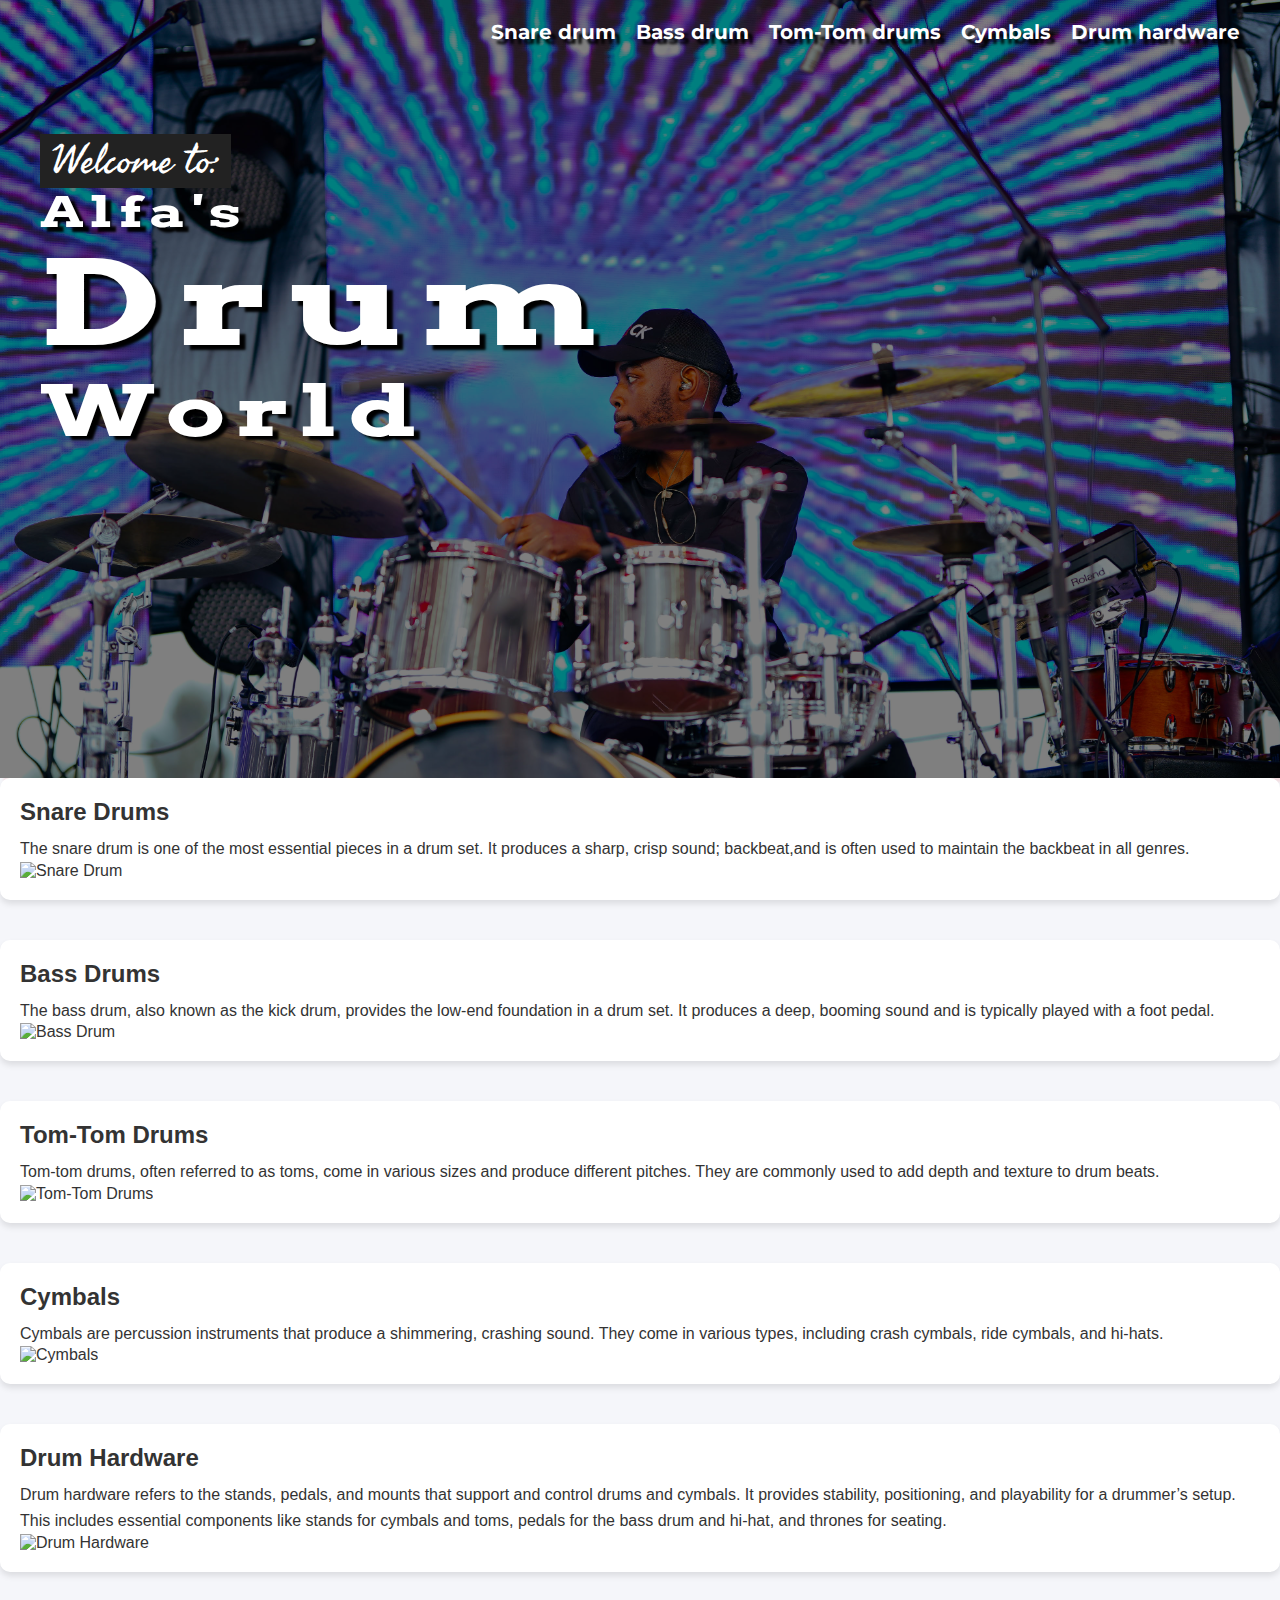
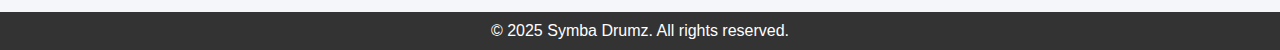
==== index.html @ d99fadd5 "modified file: index.html" ====
<!DOCTYPE html>
<html lang="en">
  <head>
    <meta charset="UTF-8" />
    <meta name="viewport" content="width=device-width, initial-scale=1.0" />
    <title>Symba's World of Drums</title>
    <link rel="stylesheet" href="style.CSS" />
    <link
      href="https://fonts.googleapis.com/css2?family=Montserrat:ital,wght@0,100..900;1,100..900&display=swap"
      rel="stylesheet"
    />
    <link
      rel="stylesheet"
      href="https://fonts.googleapis.com/css2?family=Material+Symbols+Outlined:opsz,wght,FILL,GRAD@20..48,100..700,0..1,-50..200&icon_names=search"
    />
  </head>
  <body>
    <div class="navbar">
      <div class="overlay">
        <ul class="nav-links">
          <li><a href="#snare">Snare drum</a></li>
          <li><a href="#bass">Bass drum</a></li>
          <li><a href="#tom">Tom-Tom drums</a></li>
          <li><a href="#cymbals">Cymbals</a></li>
          <li><a href="#drum hardware">Drum hardware</a></li>
        </ul>
        <div class="plate">
          <p class="script"><span>Welcome to:</span></p>
          <p class="shadow text1">Alfa's</p>
          <p class="shadow text2">Drum</p>
          <p class="shadow text3">World</p>
        </div>
      </div>
    </div>

    <main>
      <section id="snare" class="drum-section">
        <h2>Snare Drums</h2>
        <p>
          The snare drum is one of the most essential pieces in a drum set. It
          produces a sharp, crisp sound; backbeat,and is often used to maintain
          the backbeat in all genres.
        </p>
        <img src="snare.jpg" alt="Snare Drum" />
        <div class="additional-info">
          <p>
            When you strike the top head, the vibration travels through the
            drum, but the snares add a buzzing, rattling texture that gives it
            that signature snap. It’s versatile too, ranging from tight, crisp
            hits to deeper, more resonant tones, depending on the tension of the
            wires and the drumhead. That snappy crack when drummers hit a
            rimshot or play a solid backbeat is what gives so much energy to
            rock, pop, and even jazz beats. It’s the heartbeat of a lot of
            drumming styles.
          </p>
        </div>
      </section>

      <section id="bass" class="drum-section">
        <h2>Bass Drums</h2>
        <p>
          The bass drum, also known as the kick drum, provides the low-end
          foundation in a drum set. It produces a deep, booming sound and is
          typically played with a foot pedal.
        </p>
        <img src="bass.jpg" alt="Bass Drum" />
        <div class="additional-info">
          <p>
            Played with a foot pedal in a drum set, it can be punchy and tight
            or big and boomy, depending on tuning and damping. In orchestras and
            marching bands, it’s often struck with mallets, producing powerful,
            dramatic accents. No matter the setting, the bass drum is what you
            feel as much as you hear—it’s the pulse that keeps everything
            grounded.
          </p>
        </div>
      </section>

      <section id="tom" class="drum-section">
        <h2>Tom-Tom Drums</h2>
        <p>
          Tom-tom drums, often referred to as toms, come in various sizes and
          produce different pitches. They are commonly used to add depth and
          texture to drum beats.
        </p>
        <img src="tom.jpg" alt="Tom-Tom Drums" />
        <div class="additional-info">
          <p>
            Typically mounted or placed on the floor, they can be tuned for
            different effects. Striking different areas of the drumhead changes
            the sound, making them versatile for various music styles. Whether
            in rock, jazz, or orchestral settings, they provide dynamic fills
            and accents that enhance a performance.
          </p>
        </div>
      </section>

      <section id="cymbals" class="drum-section">
        <h2>Cymbals</h2>
        <p>
          Cymbals are percussion instruments that produce a shimmering, crashing
          sound. They come in various types, including crash cymbals, ride
          cymbals, and hi-hats.
        </p>
        <img src="cymbals.jpg" alt="Cymbals" />
        <div class="additional-info">
          <p>
            The hi-hat cymbals consist of two matching cymbals positioned
            face-to-face on a stand with a foot pedal. You use a piece of
            hardware called a clutch to connect the top cymbal to the stand.
            When closed, they produce a distinct note played with the stick or
            the foot. The pedal lets you bring them together for a tighter sound
            or open them up for a looser, louder feel. Hi-hats are on the
            smaller side compared to other cymbals, with the exception of the
            splash cymbal (a small effect cymbal).<br />
            Crashes come in a variety of sizes (16″-20″ are the most common) and
            are known for their explosive, high-pitched sound. Unlike the hi-hat
            and ride cymbals, which drummers use to maintain the beat, this
            cymbal is often used to emphasize or punctuate specific exciting
            moments or transitions in a musical piece. You can keep the pulse
            (also known as “riding”) on a crash cymbal as well, but unless you
            play rock or metal, you might find it too overpowering for the
            music.<br />
            The ride, typically the largest cymbal on a drum kit, produces a
            medium-to-high pitched sound. Like hi-hats, their primary role is
            maintaining a steady rhythm over a beat, though by laying into the
            edge you can also use them like big crashes. In addition to the
            above, splashes are the smallest cymbals in the kit with a loud,
            sharp, short-lived sound, and a China is a distinct effect cymbal
            with an explosive and low-pitched sound, usually mounted upside
            down.<br />
          </p>
        </div>
      </section>

      <section id="drum hardware" class="drum-section">
        <h2>Drum Hardware</h2>
        <p>
          Drum hardware refers to the stands, pedals, and mounts that support
          and control drums and cymbals. It provides stability, positioning, and
          playability for a drummer’s setup. This includes essential components
          like stands for cymbals and toms, pedals for the bass drum and hi-hat,
          and thrones for seating.
        </p>
        <img src="djembes.jpg" alt="Drum Hardware" />
        <div class="additional-info">
          <p>
            Some hardware is designed for portability, while others focus on
            durability for heavy playing styles. Adjustable features allow
            customization to suit a drummer’s preferences, making hardware an
            integral part of both acoustic and electronic drum setups.
          </p>
        </div>
      </section>
    </main>

    <footer>
      <p>&copy; 2025 Symba Drumz. All rights reserved.</p>
    </footer>

    <script src="index.js"></script>
  </body>
</html>
---- style.CSS ----
@import url(https://fonts.googleapis.com/css?family=Arvo:700);
@import url(https://fonts.googleapis.com/css?family=Seaweed+Script);
*{
    margin: 0;
    padding: 0;
}
body, h1, h2, p {
    margin: 0;
    padding: 0;
}

body {
    font-family: Arial, sans-serif;
    background-color: #f5f6fa;
    color: #333;
}

.navbar{
    height: 778px;
    width: 100%;
    border: #333;
    box-shadow: 4px 4px 3px rgba(223, 10, 10, 0.1);
    background-image: url('alfadrums.jpg');
    background-attachment: relative;
    background-repeat: no-repeat;
    background-size: cover;
    object-fit: fill;
    display: flex;
    

}
.overlay{
    background-color: rgba(0, 0, 0, 0.5);
    height: 778px;
    width: 100%;
    justify-content: flex-end;
   
    
   
}
ul{
    list-style-type: none;
   display: flex;
   justify-content: flex-end;
    margin-right: 30px;
    margin-top: 20px;
    text-shadow: 5px 5px 3px black;
   
   
   
}
.nav-links a{
    text-decoration: none;
    color: #fff;
    padding: 10px;
    font-family: Montserrat;
    font-weight: bold;
    font-size: 20px;
   
    
}
.plate {
    width: 410px;
    margin: 7% auto 0 40px;
    text-align: left;
  }
  .shadow {
    color: #fff;
    font-family: Arvo;
    font-weight: bold;
    text-shadow:
      -3px -3px 0 #222,
      3px -3px 0 #222,
      -3px 3px 0 #222,
      3px 3px 0 #222,
      4px 4px 0 #fff,
      5px 5px 0 #fff,
      6px 6px 0 #fff,
      7px 7px 0 #fff;
    line-height: 0.8em;
    letter-spacing: 0.1em;
    transform: scaleY(0.7);
    -webkit-transform: scaleY(0.7);
    -moz-transform: scaleY(0.7);
    margin:0;
    text-align:left;
  }
  .script {
    font-family: "Seaweed Script";
    color: #fff;
    text-align: left;
    font-size: 40px;
    position: relative;
    margin:0;
  }
  .script span {
    background-color: #222;
    padding: 0 0.3em;
  }
  .script:before {
    content:"";
    display: block;
    position:absolute;
    z-index:-1;
    top: 50%;
    width: 100%;
    border-bottom: 3px solid #fff;
  }
  .text1 {
    font-size: 60px;
    text-shadow: 6px 7px 3px black;
  }
  .text2 {
    font-size: 169px;
    text-shadow: 6px 7px 3px black;
  }
  .text3 {
    font-size: 100px;
    text-shadow: 6px 7px 3px black;
  }

section {
    margin-bottom: 40px;
    padding: 20px;
    background-color: #fff;
    border-radius: 10px;
    box-shadow: 0 4px 6px rgba(0, 0, 0, 0.1);
    transition: transform 0.3s ease;
}

section:hover {
    transform: translateY(-5px);
}

section h2 {
    margin-bottom: 10px;
    font-size: 24px;
}

section p {
    font-size: 16px;
    line-height: 1.6;
}

.additional-info {
    display: none;
    margin-top: 10px;
}

.drum-section.clicked .additional-info {
    display: block;
}

footer {
    background-color: #333;
    color: #fff;
    padding: 10px;
    text-align: center;
}
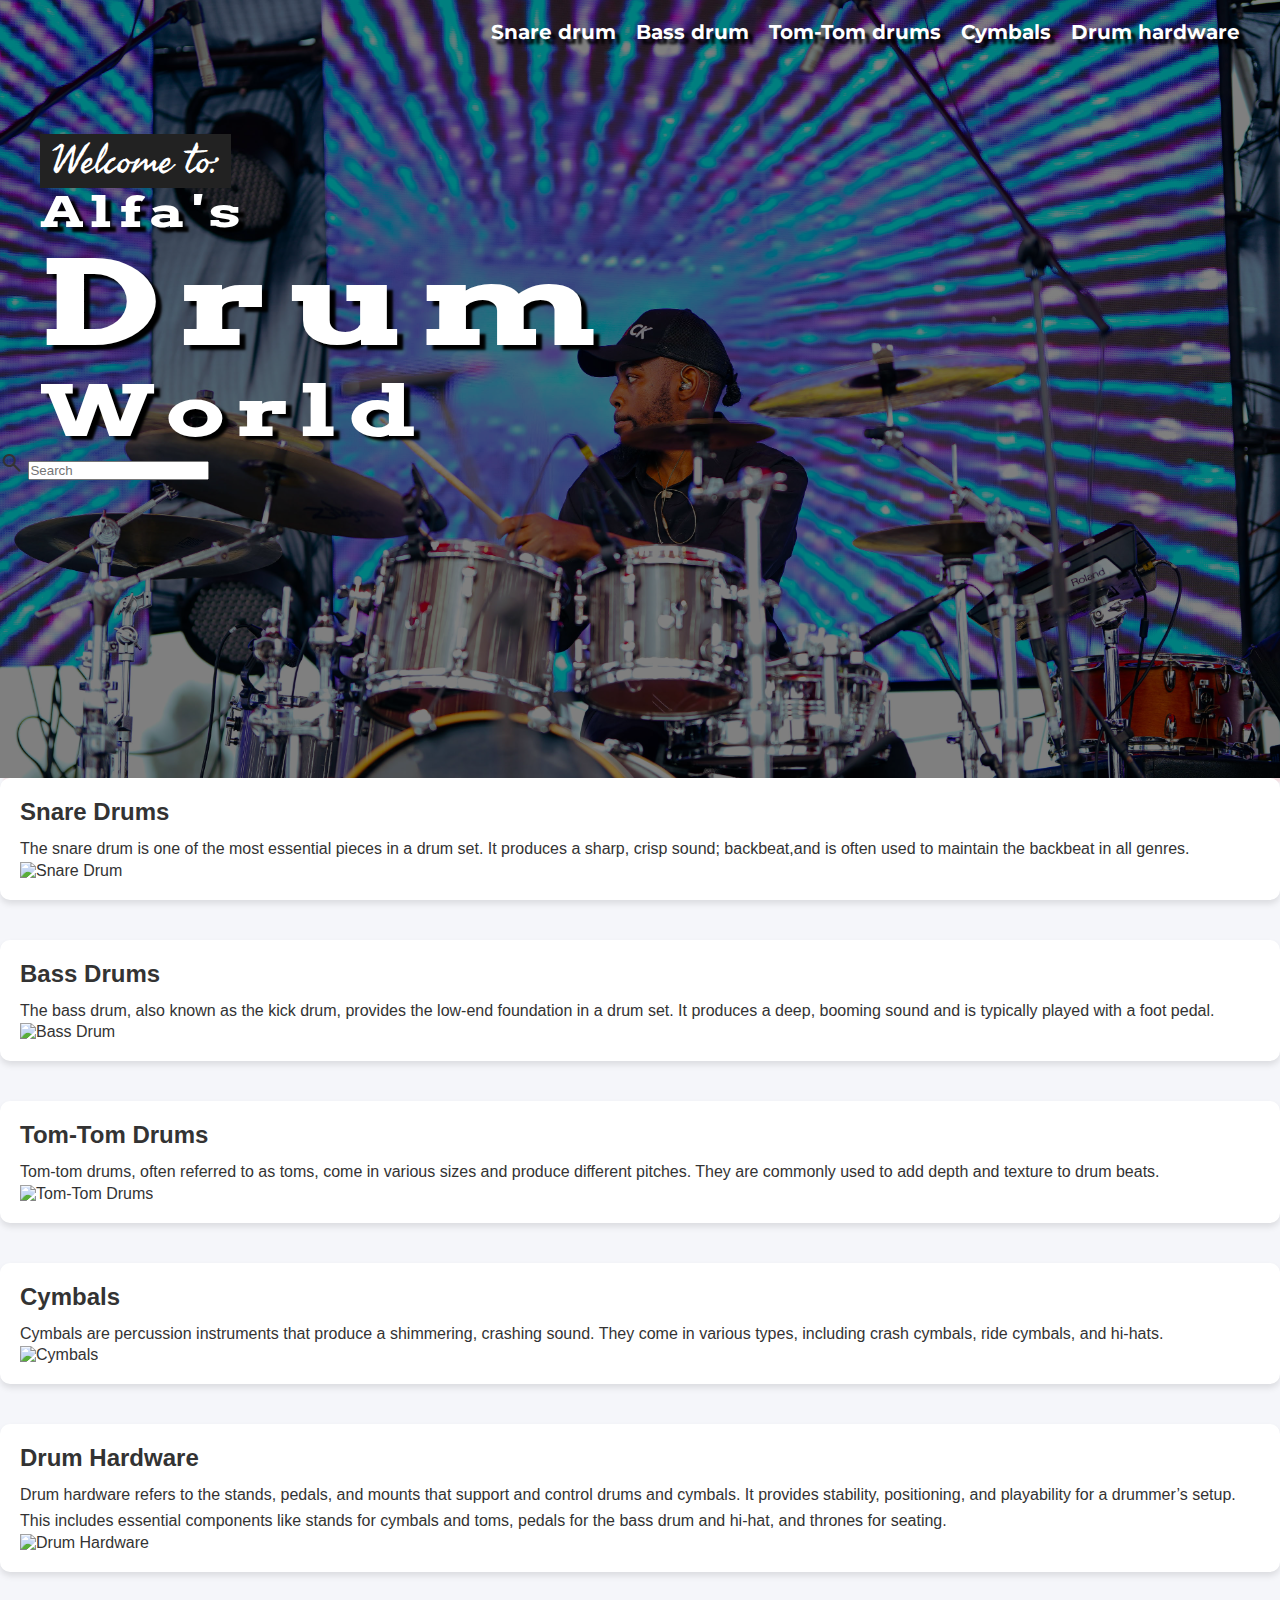
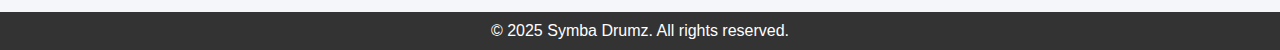
==== commit ae4211f1: "modified file: index.html" ====
--- a/index.html
+++ b/index.html
@@ -11,7 +11,7 @@
     />
     <link
       rel="stylesheet"
-      href="https://fonts.googleapis.com/css2?family=Material+Symbols+Outlined:opsz,wght,FILL,GRAD@20..48,100..700,0..1,-50..200&icon_names=search"
+      href="https://fonts.googleapis.com/css2?family=Material+Symbols+Outlined:opsz,wght,FILL,GRAD@24,400,0,0&icon_names=search"
     />
   </head>
   <body>
@@ -30,6 +30,12 @@
           <p class="shadow text2">Drum</p>
           <p class="shadow text3">World</p>
         </div>
+        <form action=>
+          <div class="search">
+            <span class="search-icon material-symbols-outlined">search</span>
+            <input  class="search-input" type="search" placeholder="Search" />
+          </div>
+        </form>
       </div>
     </div>
 
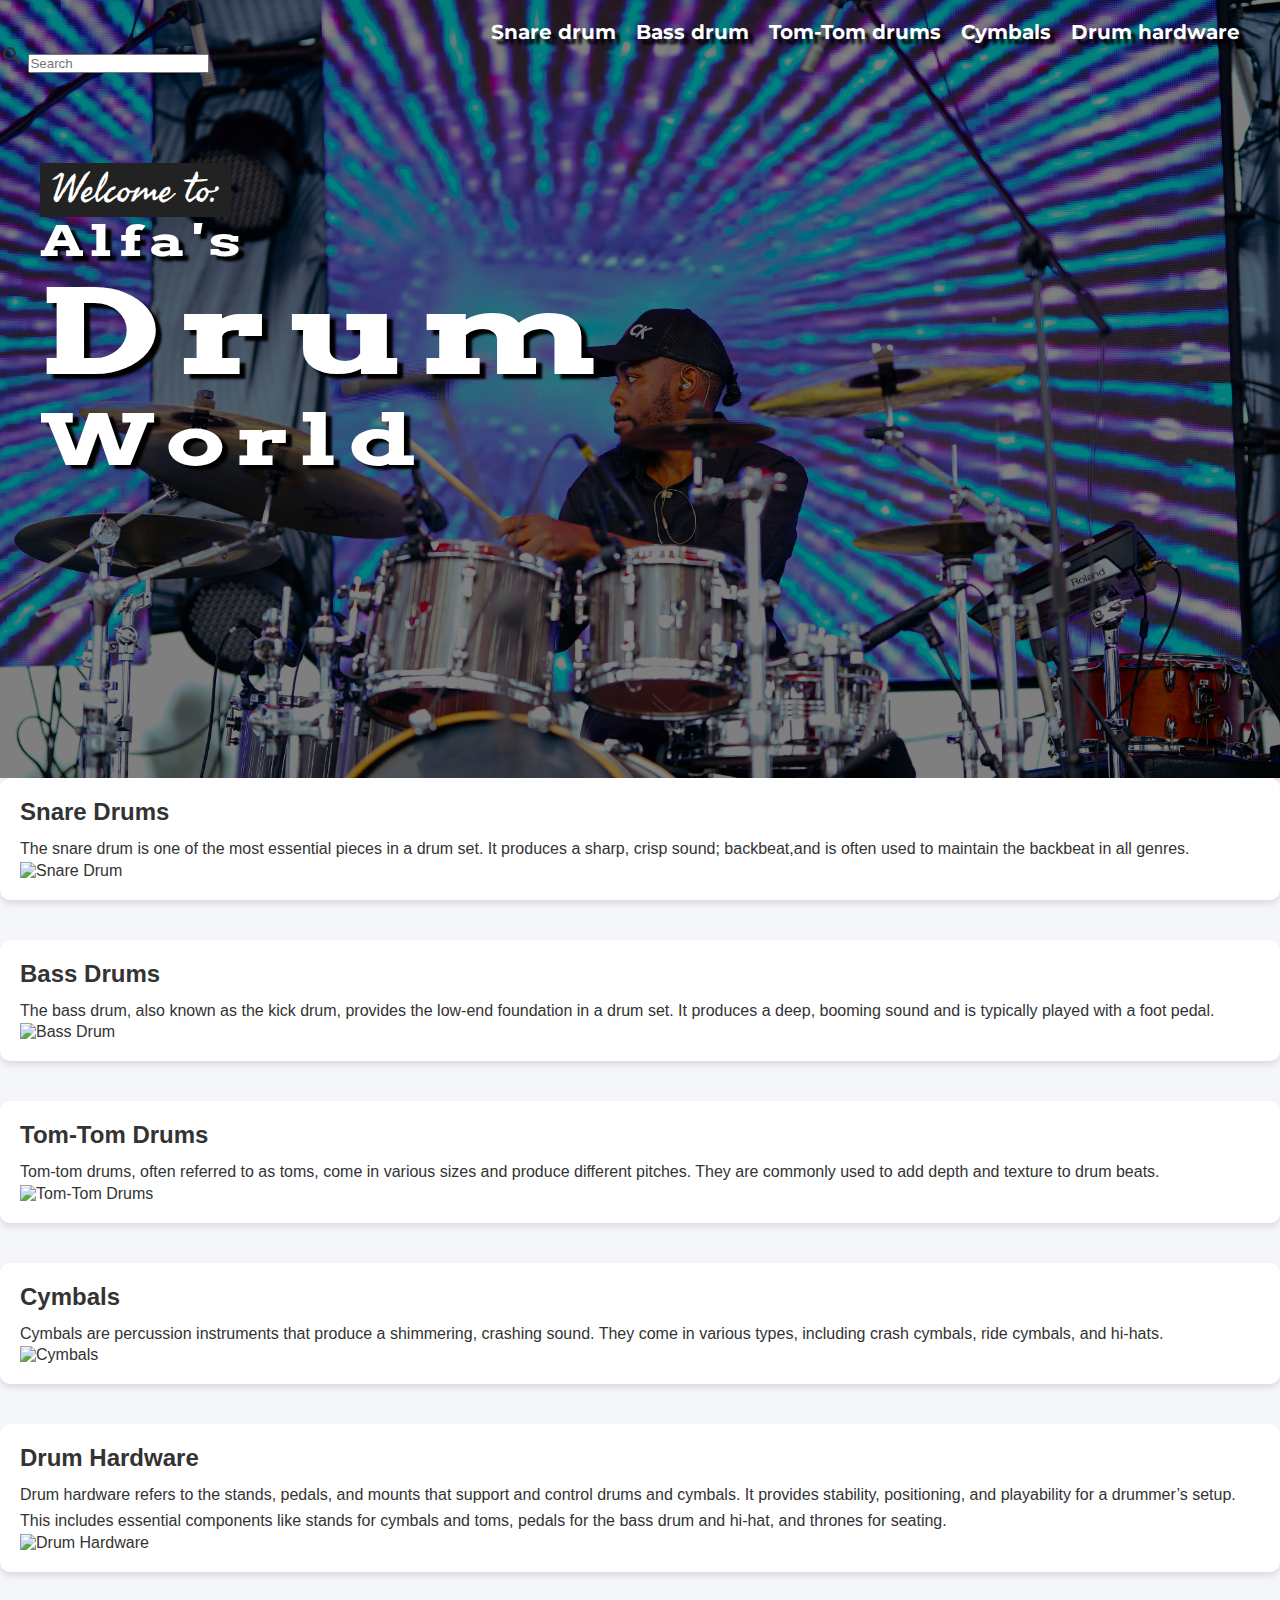
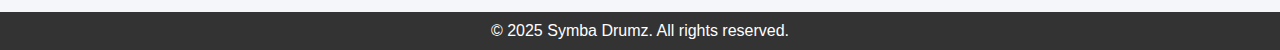
==== commit d4f35817: "modified file: index.html" ====
--- a/index.html
+++ b/index.html
@@ -24,18 +24,19 @@
           <li><a href="#cymbals">Cymbals</a></li>
           <li><a href="#drum hardware">Drum hardware</a></li>
         </ul>
+        <form action=>
+          <div class="search">
+            <span class="search-icon material-symbols-outlined">search</span>
+            <input  class="search-input" type="search" placeholder="Search" />
+          </div>
+        </form>
         <div class="plate">
           <p class="script"><span>Welcome to:</span></p>
           <p class="shadow text1">Alfa's</p>
           <p class="shadow text2">Drum</p>
           <p class="shadow text3">World</p>
         </div>
-        <form action=>
-          <div class="search">
-            <span class="search-icon material-symbols-outlined">search</span>
-            <input  class="search-input" type="search" placeholder="Search" />
-          </div>
-        </form>
+        
       </div>
     </div>
 
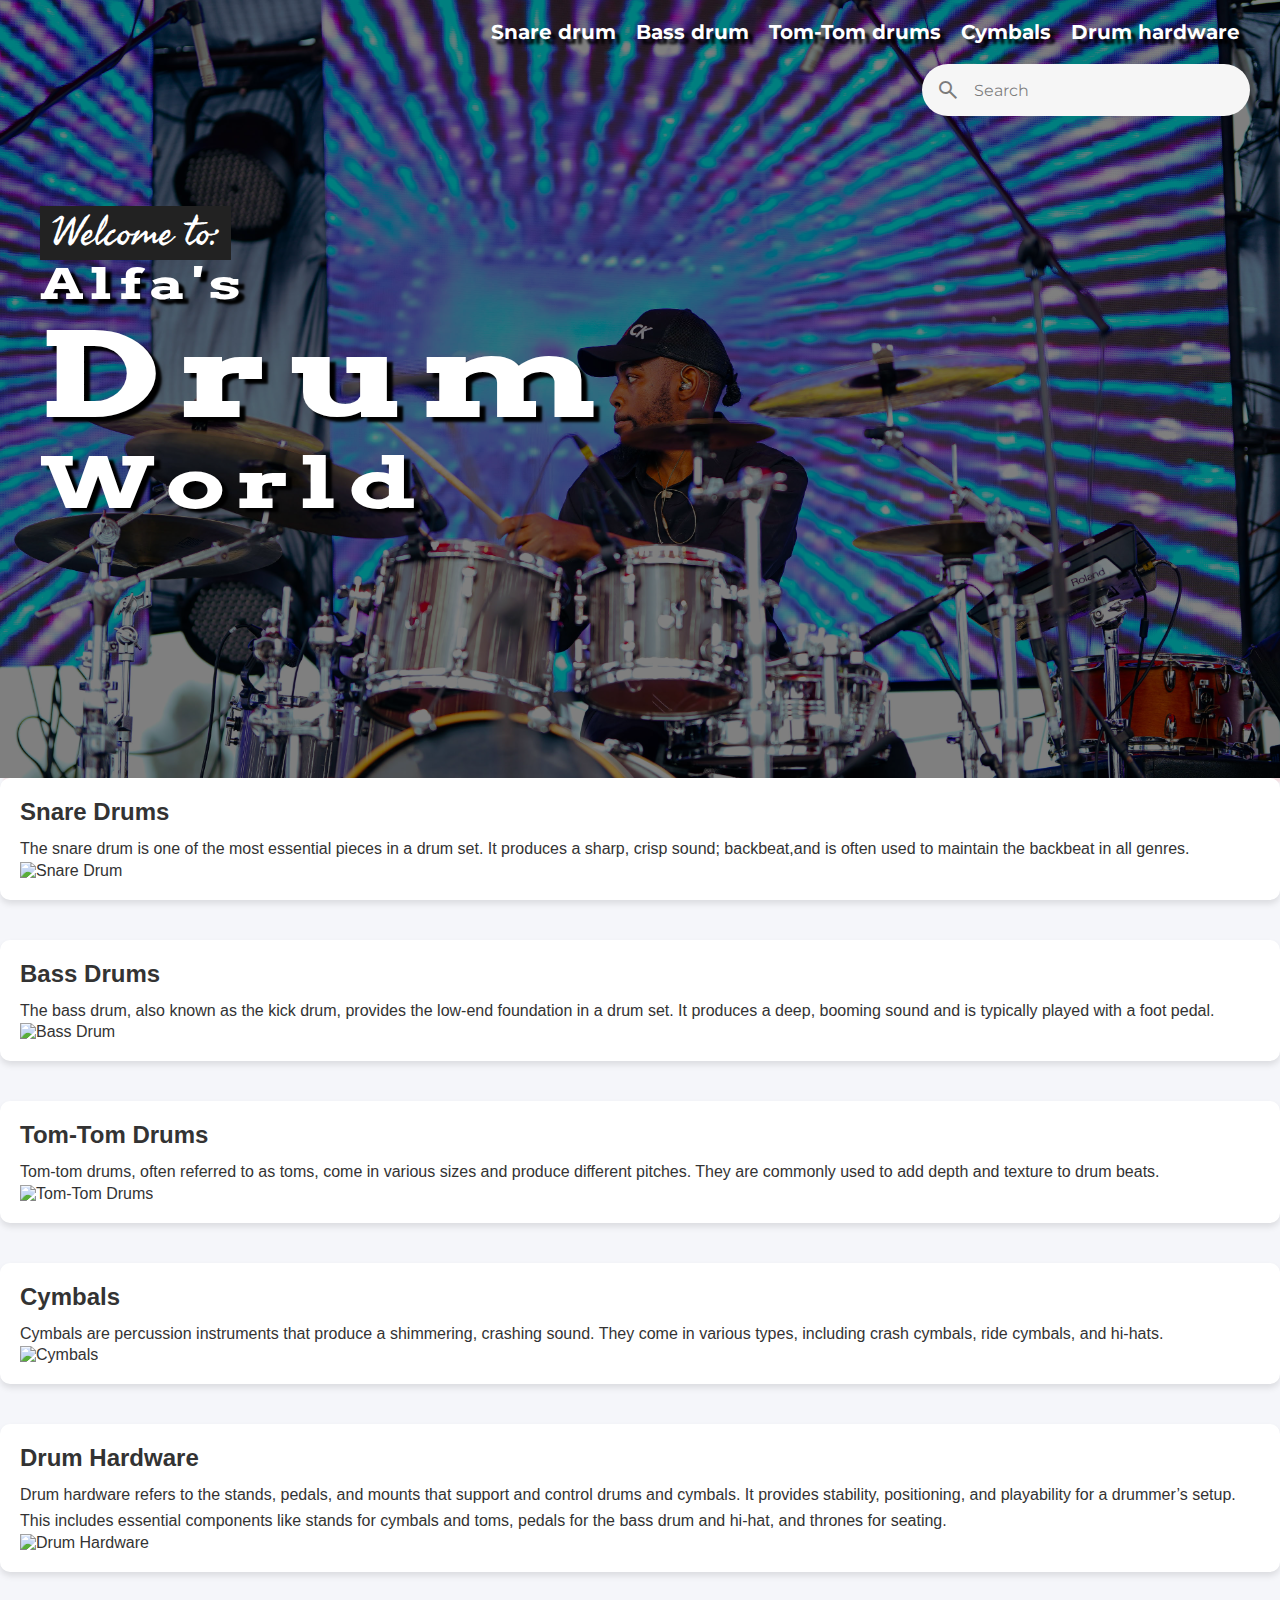
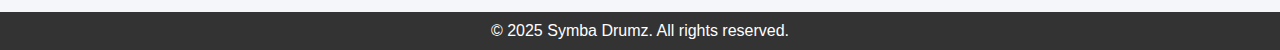
==== commit 7d90bbe2: "modified file:index.html" ====
--- a/index.html
+++ b/index.html
@@ -39,7 +39,8 @@
         
       </div>
     </div>
-
+    
+   <div></div>
     <main>
       <section id="snare" class="drum-section">
         <h2>Snare Drums</h2>
--- a/style.CSS
+++ b/style.CSS
@@ -58,6 +58,38 @@
     font-size: 20px;
    
     
+}
+form{
+    display: flex;
+    justify-content: flex-end;
+    margin-right: 30px;
+    margin-top: 20px;
+}
+.search{
+    width: max-content;
+    display: flex;
+    align-items: center;
+    padding: 14px;
+    border-radius: 28px;
+    background: #f6f6f6;
+    width: 300px;
+    transition: background 0.3s ease;
+    
+}
+
+.search-input{
+    font-size: 16px;
+    font-family: Montserrat, sans-serif;
+    color: #333;
+    margin-left: 14px;
+    outline: none;
+    border: none;
+    background: transparent;
+    width: 200px;
+}
+.search-input::placeholder,
+.search-icon{
+    color: rgba(0, 0, 0, 0.5);
 }
 .plate {
     width: 410px;
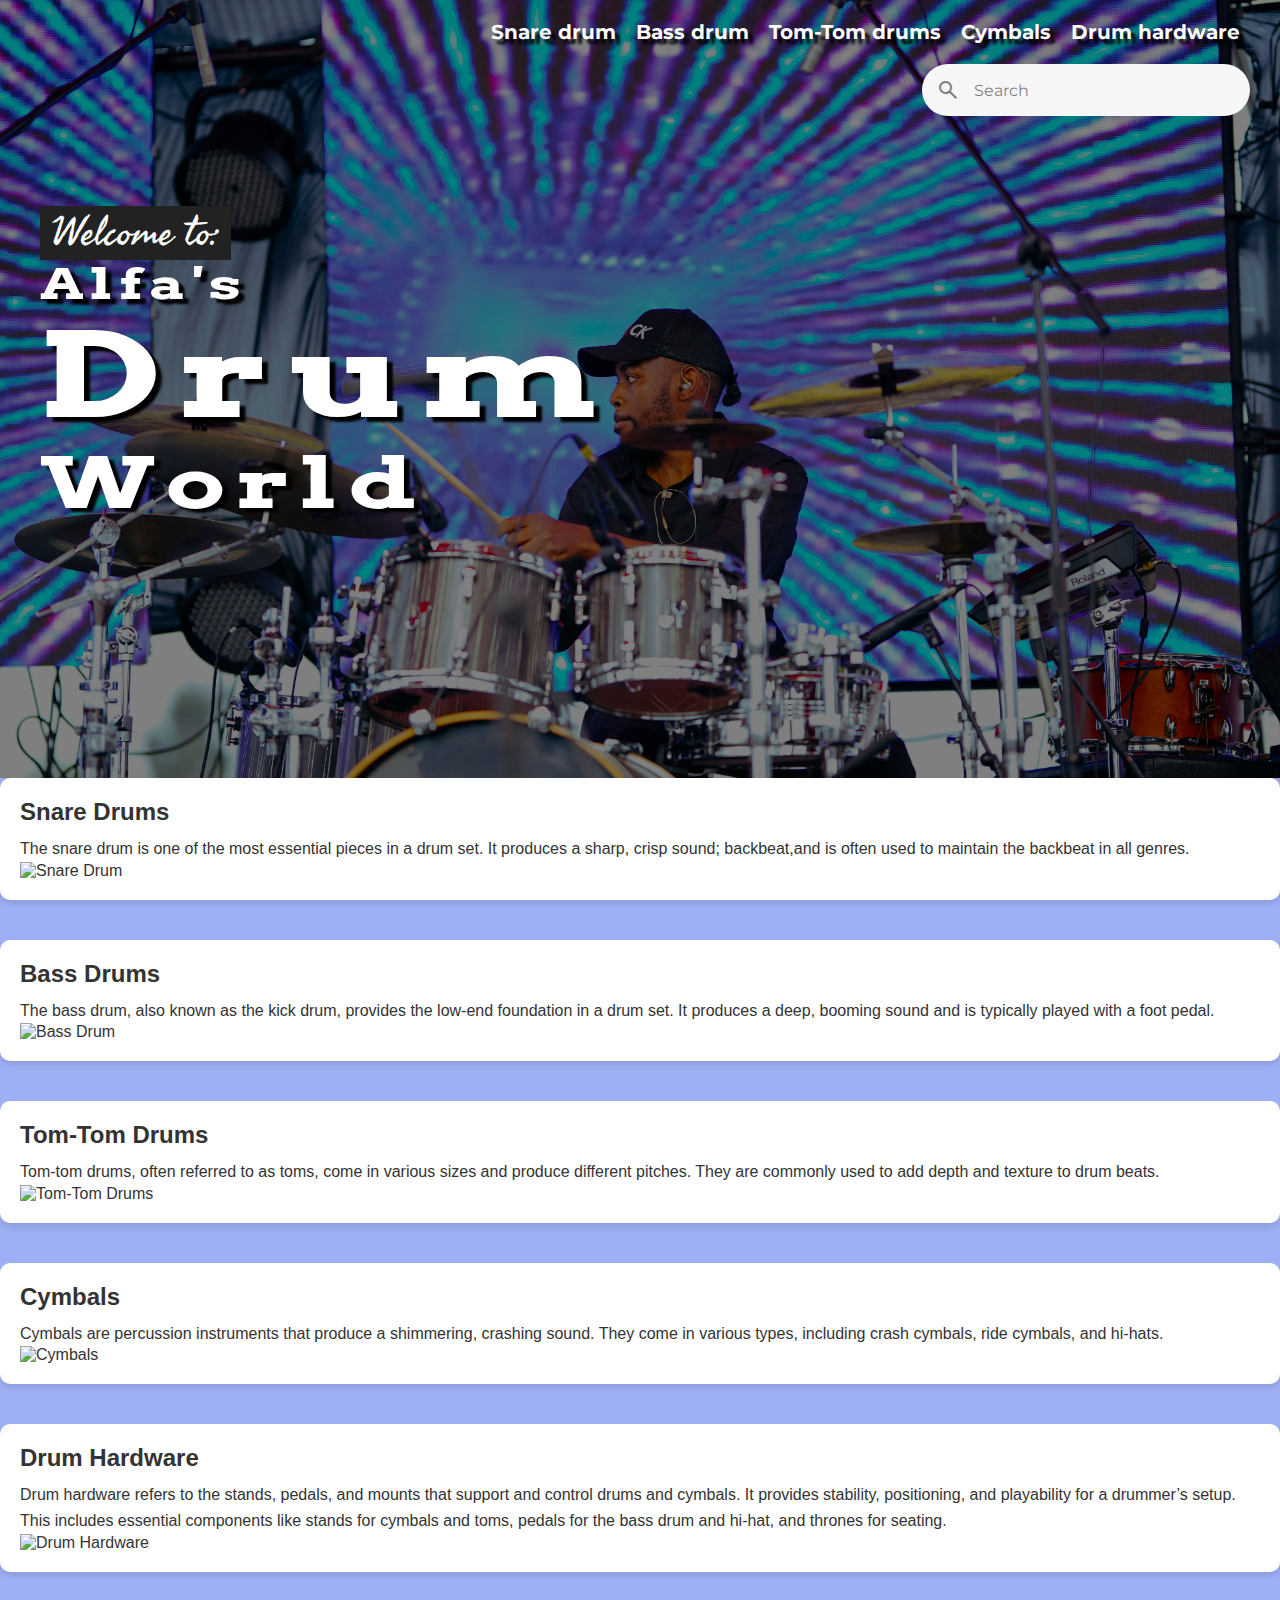
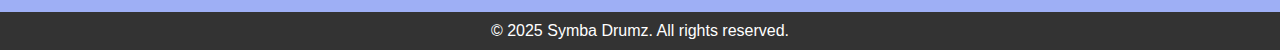
==== commit a3fe7b8b: "modified file: index.html" ====
--- a/index.html
+++ b/index.html
@@ -39,8 +39,11 @@
         
       </div>
     </div>
-    
-   <div></div>
+   <div class="container" >
+    <div class="image-container">
+      
+    </div>
+   </div>
     <main>
       <section id="snare" class="drum-section">
         <h2>Snare Drums</h2>
--- a/style.CSS
+++ b/style.CSS
@@ -11,7 +11,7 @@
 
 body {
     font-family: Arial, sans-serif;
-    background-color: #f5f6fa;
+    background-color: #9eaff5;
     color: #333;
 }
 
@@ -150,6 +150,7 @@
     font-size: 100px;
     text-shadow: 6px 7px 3px black;
   }
+ 
 
 section {
     margin-bottom: 40px;
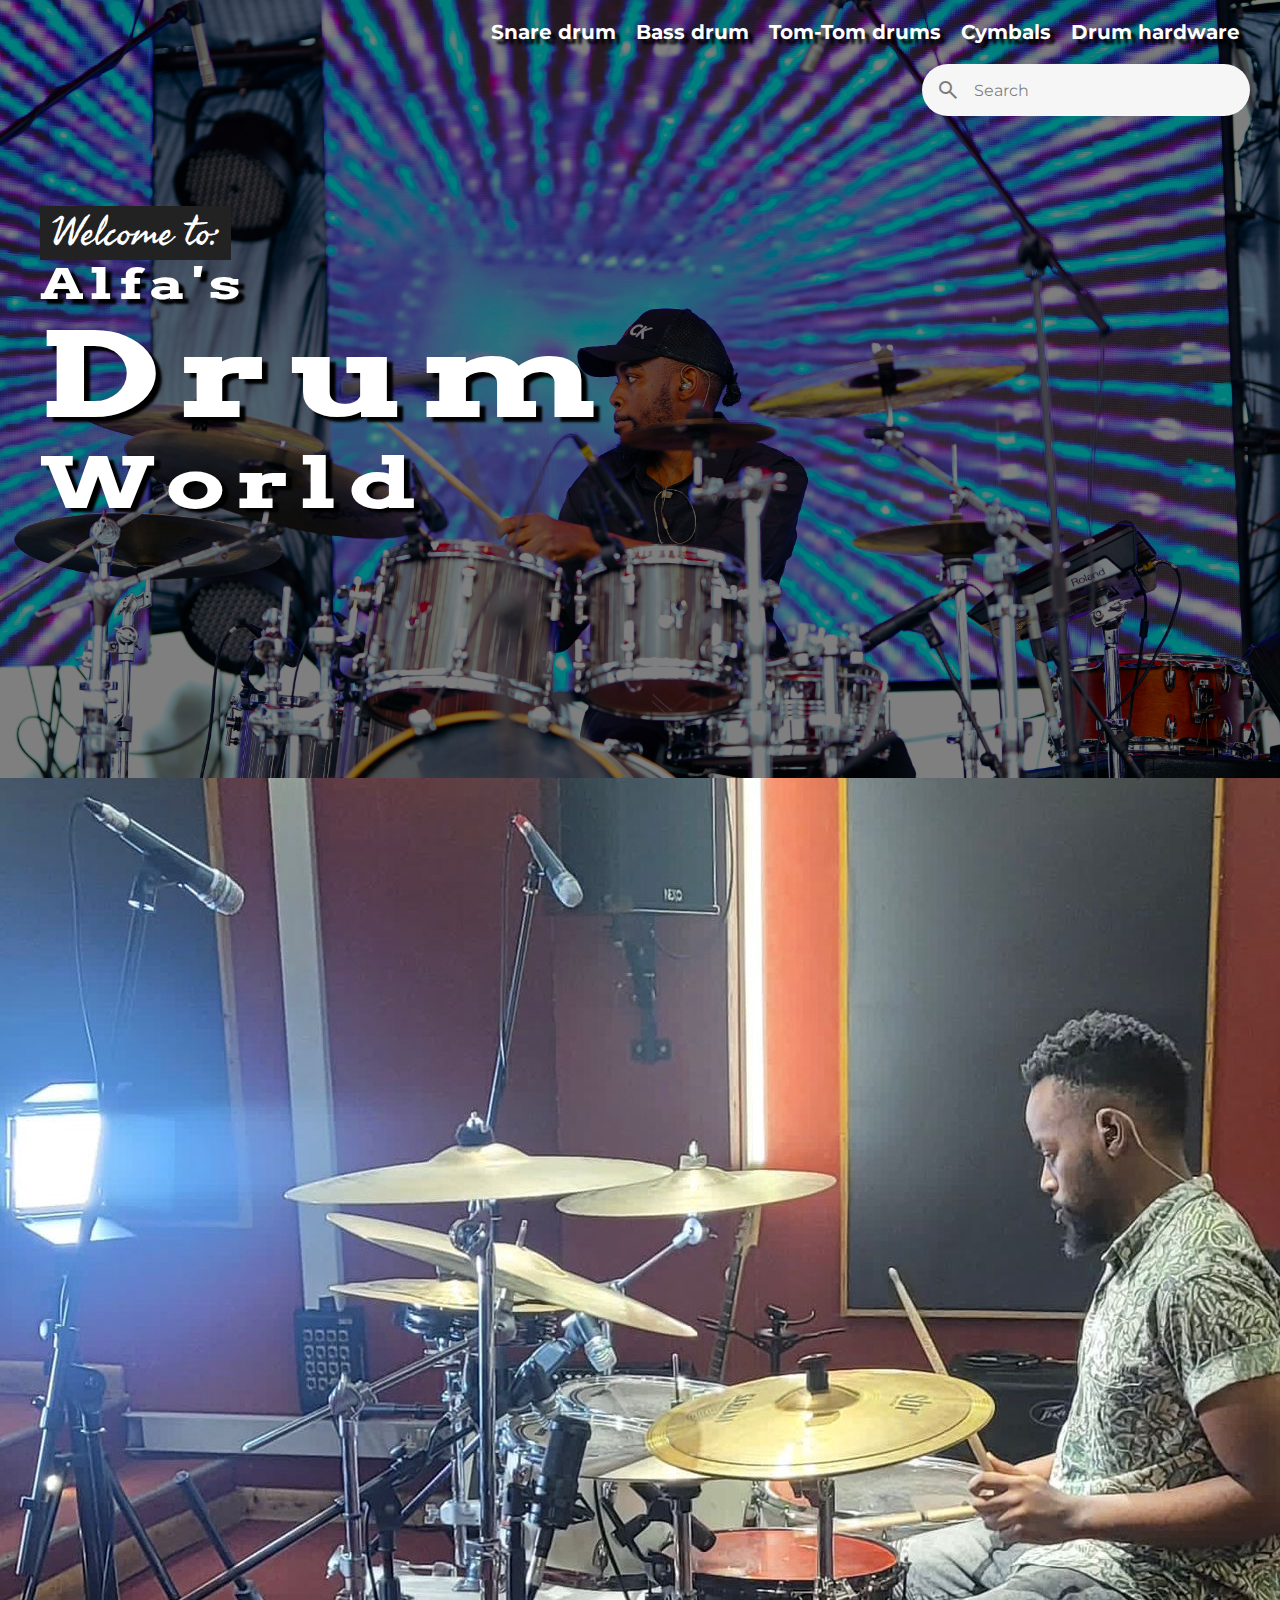
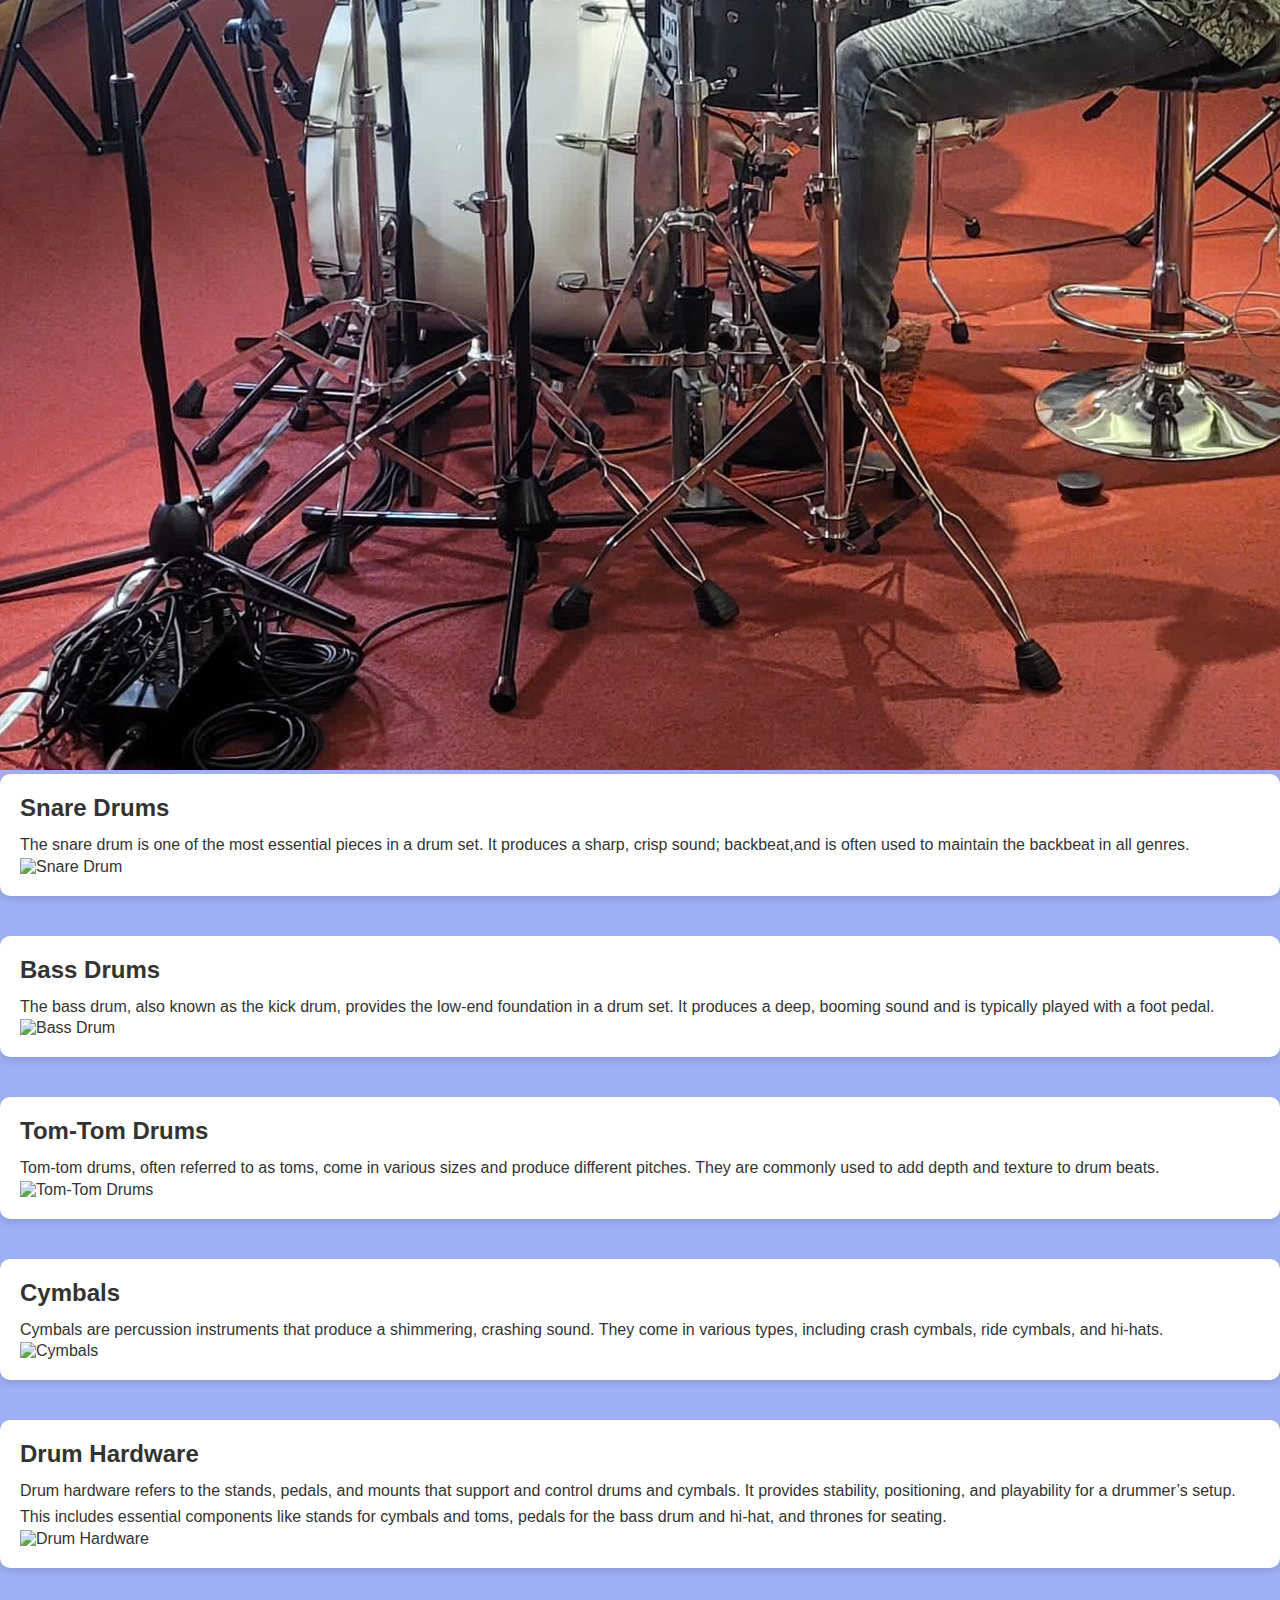
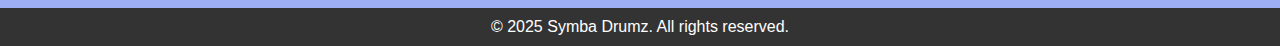
==== commit e3b74902: "modified file: index,html" ====
--- a/index.html
+++ b/index.html
@@ -41,7 +41,10 @@
     </div>
    <div class="container" >
     <div class="image-container">
-      
+      <img src="symba.jpg" alt="alfa-on-drums" />
+    </div>
+    <div class="text-container">
+      <p></p>
     </div>
    </div>
     <main>
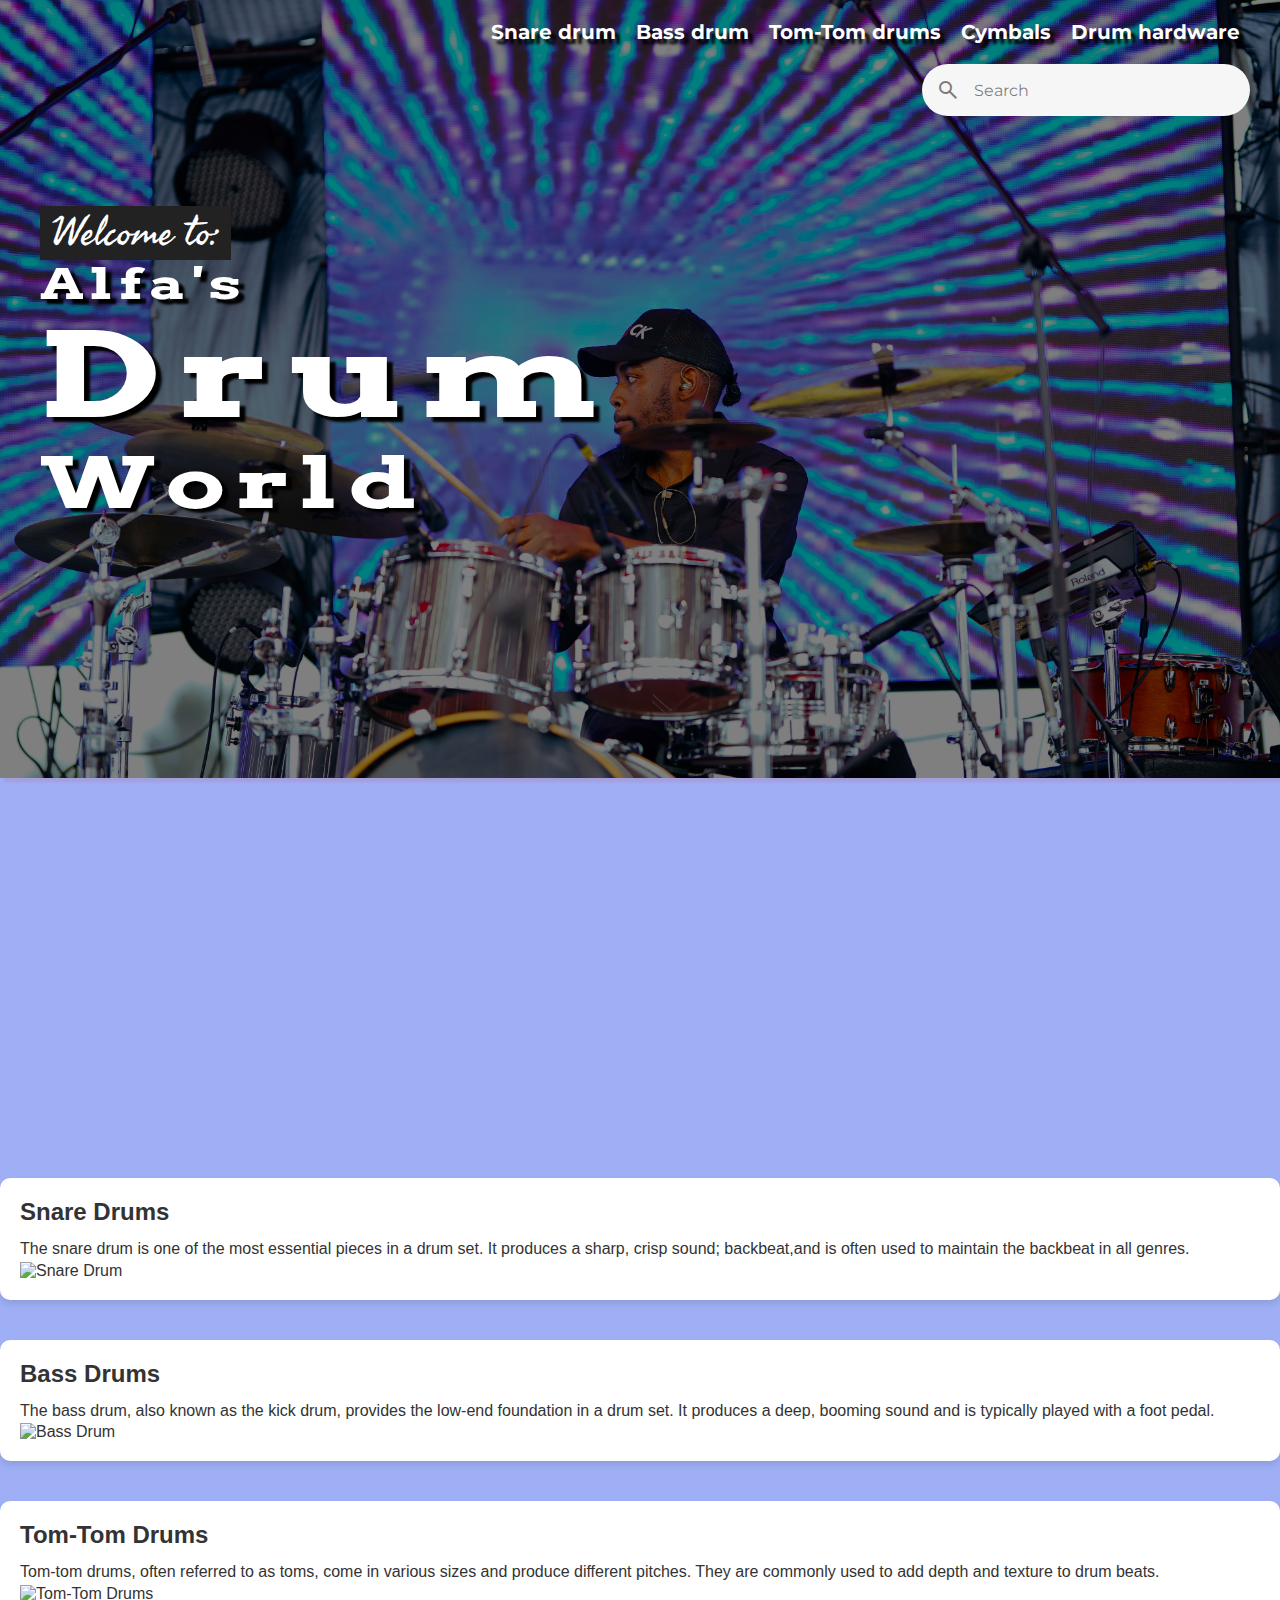
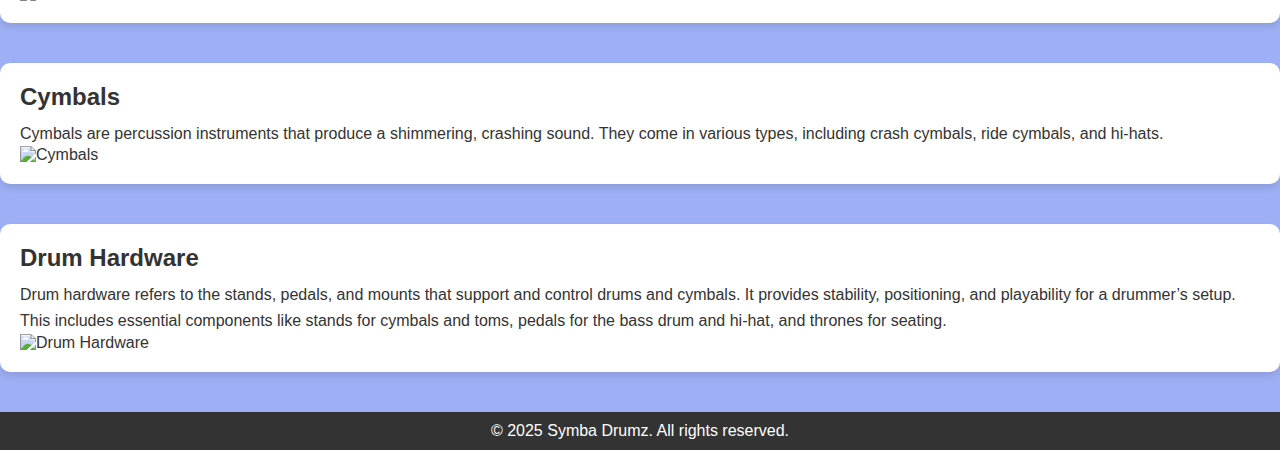
==== commit 2a452a76: "modified file: index.html" ====
--- a/index.html
+++ b/index.html
@@ -41,7 +41,7 @@
     </div>
    <div class="container" >
     <div class="image-container">
-      <img src="symba.jpg" alt="alfa-on-drums" />
+      <img src="" alt="" />
     </div>
     <div class="text-container">
       <p></p>
--- a/style.CSS
+++ b/style.CSS
@@ -150,8 +150,14 @@
     font-size: 100px;
     text-shadow: 6px 7px 3px black;
   }
+ .container{
+    height: 400px;
+    width: 600px;
+    margin: 0 auto;
+    border: #222;
+
+ }
  
-
 section {
     margin-bottom: 40px;
     padding: 20px;
